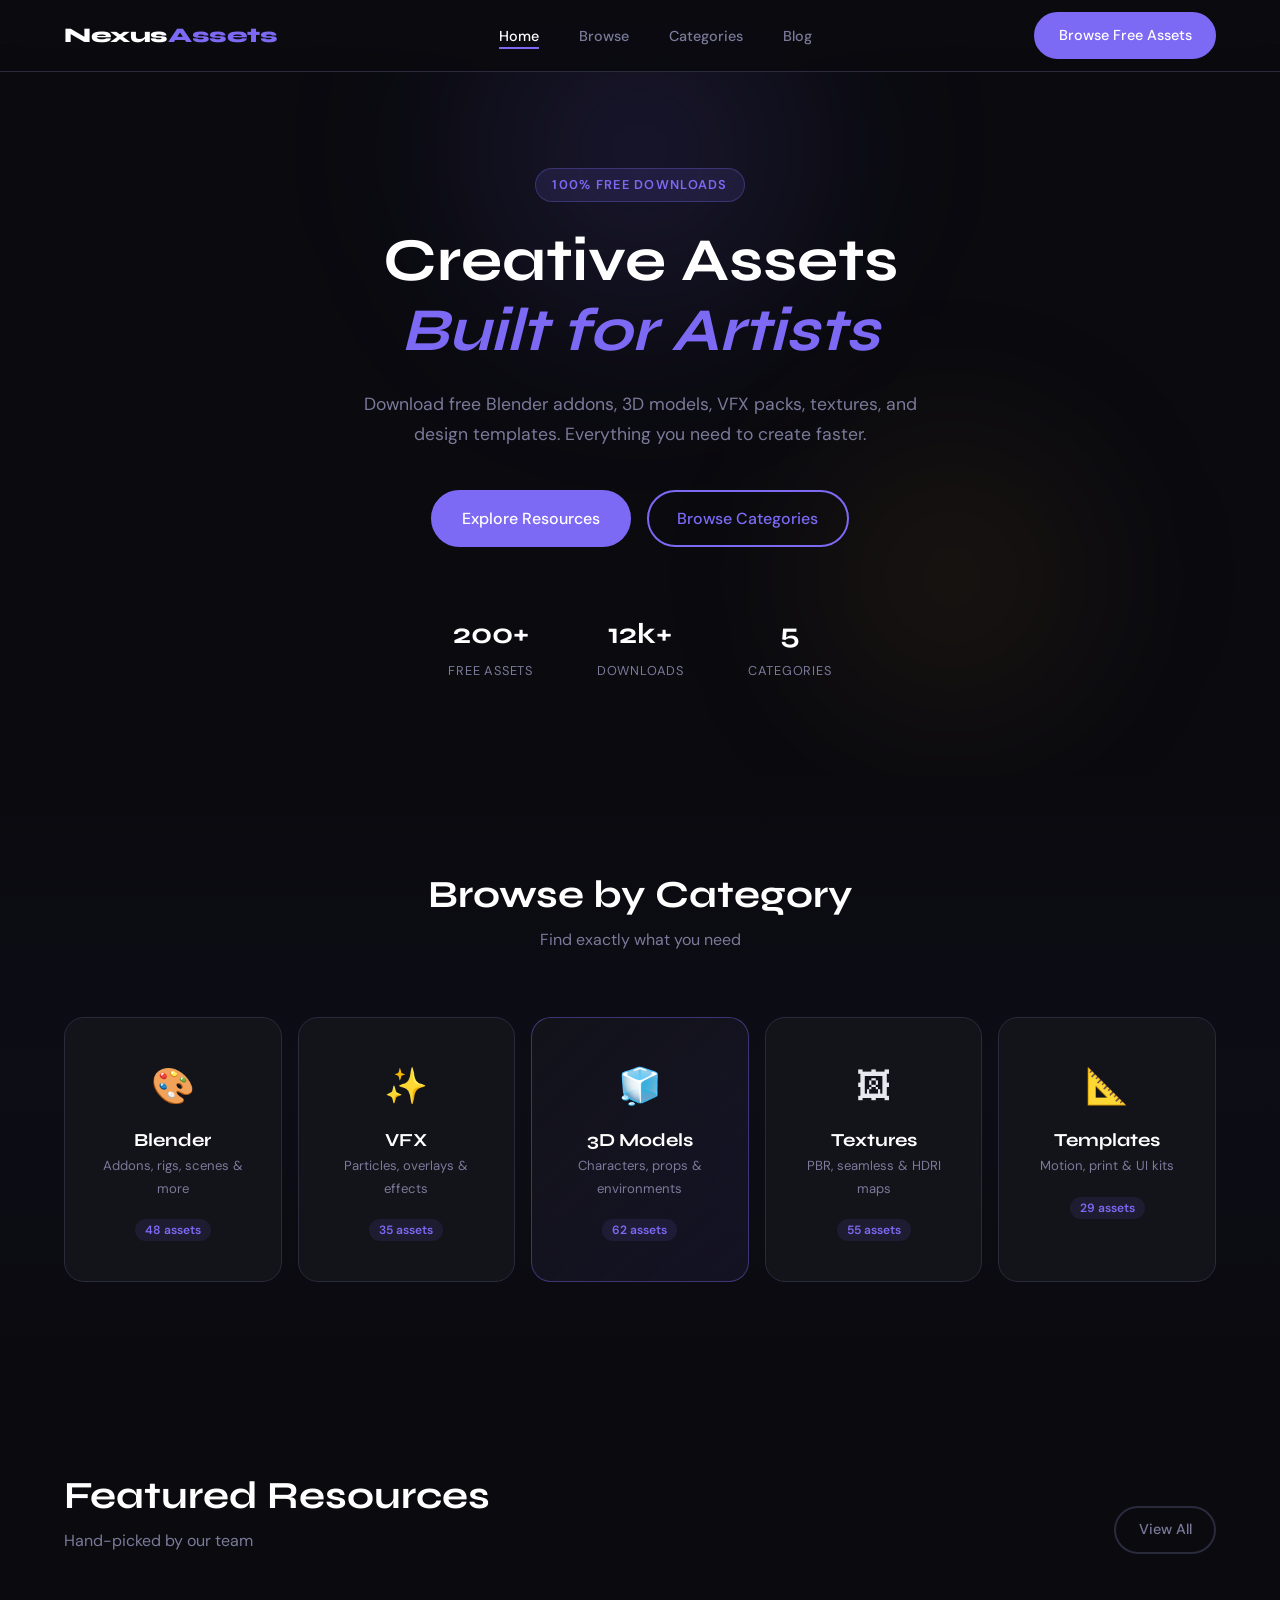
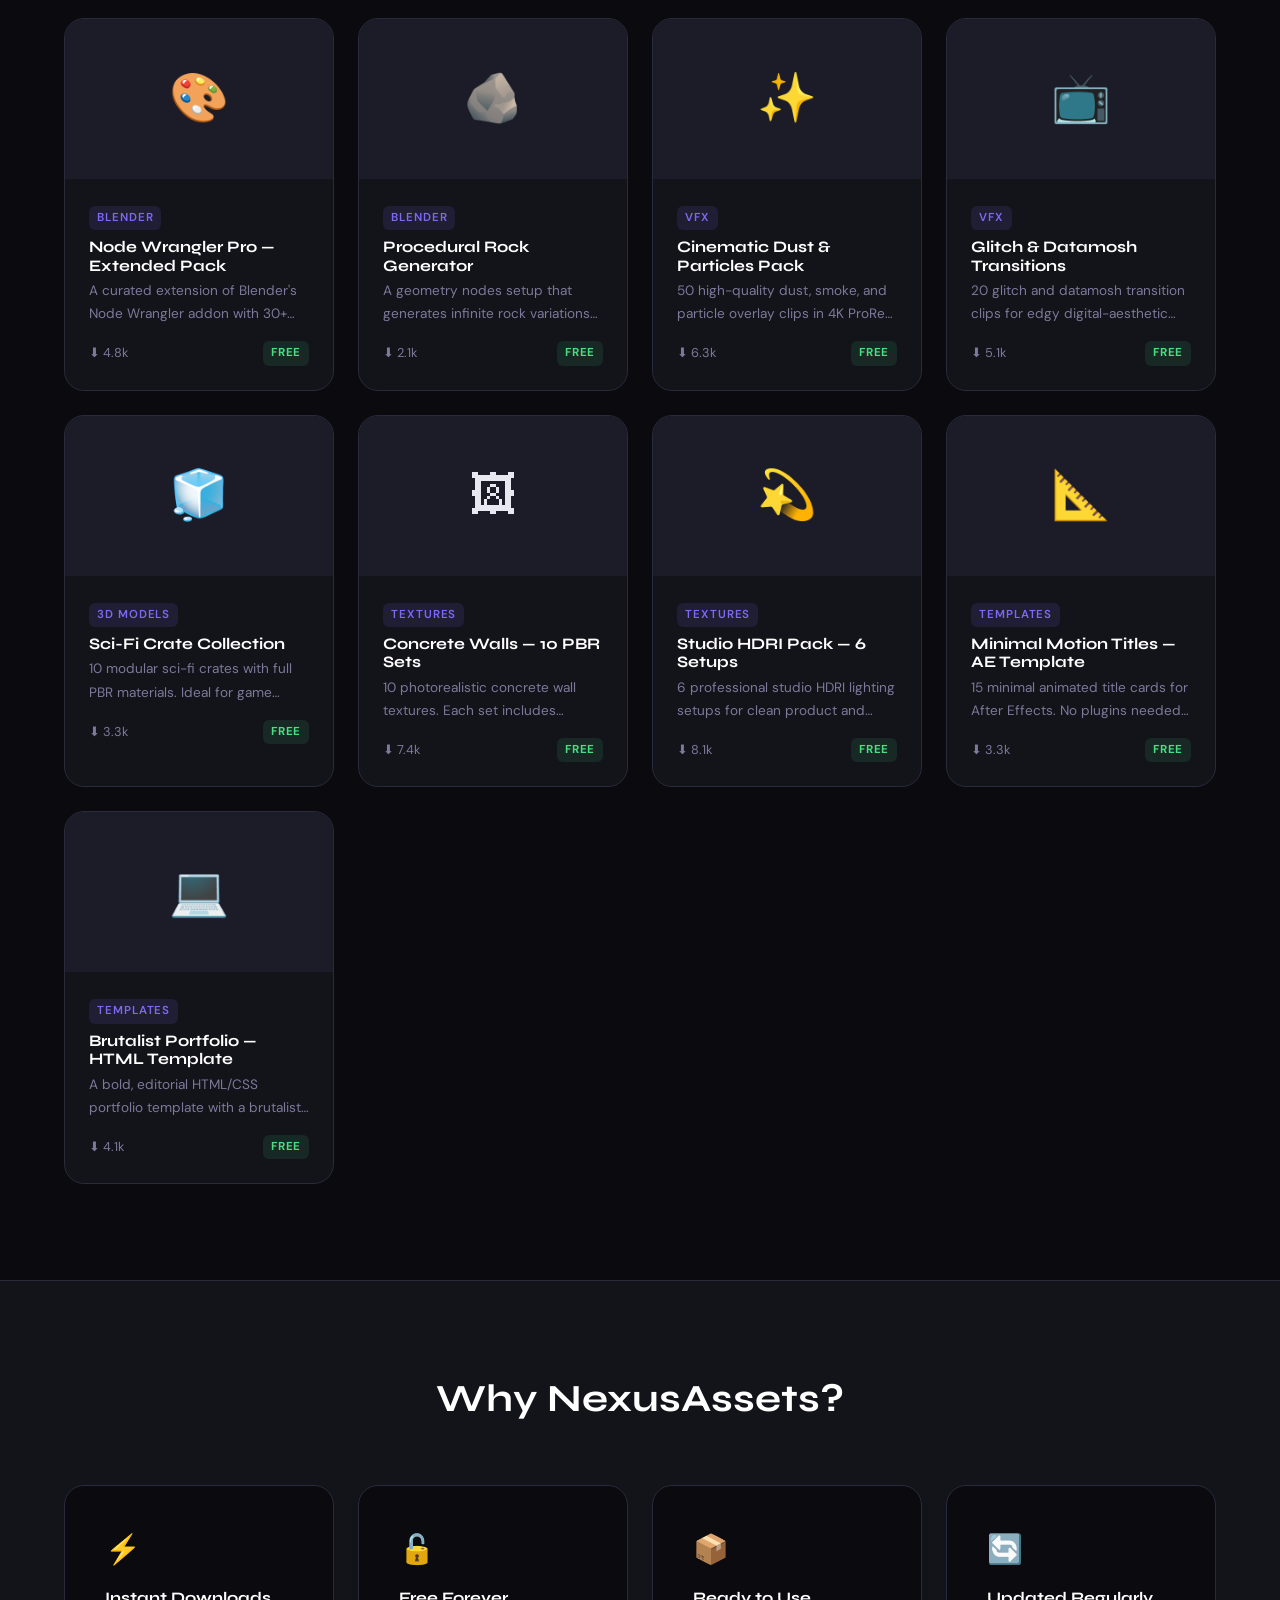
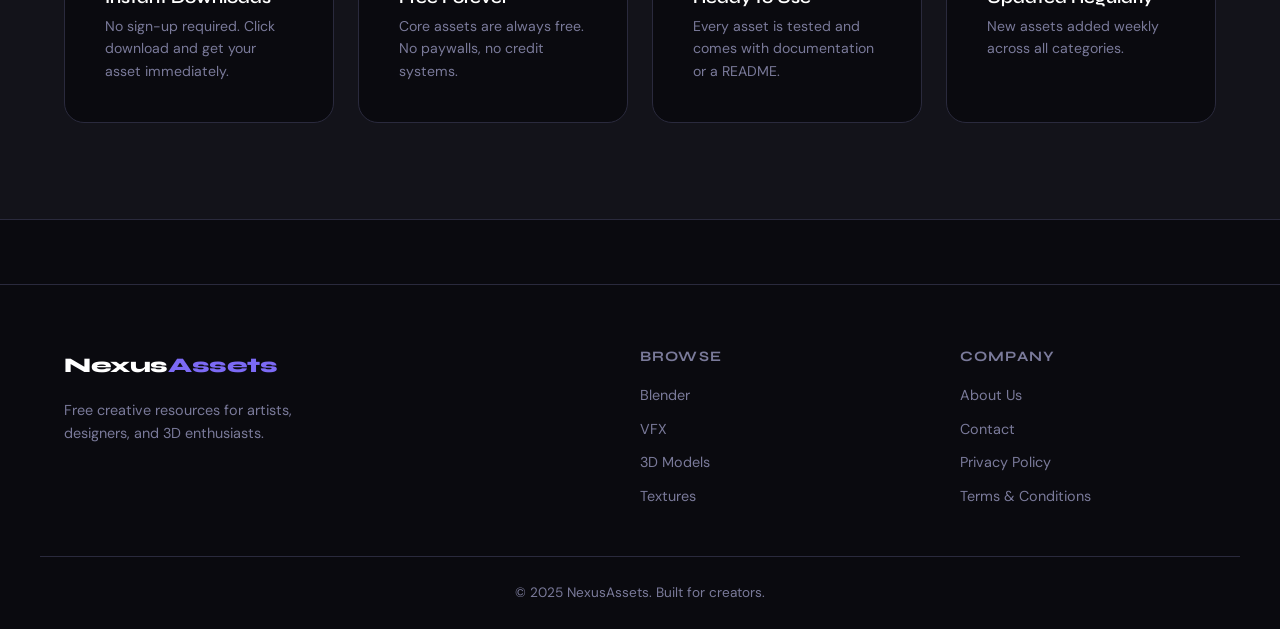
==== index.html @ cb4c19e9 "Initial NexusAssets website" ====
<!DOCTYPE html>
<html lang="en">
<head>
  <meta charset="UTF-8" />
  <meta name="viewport" content="width=device-width, initial-scale=1.0" />
  <title>NexusAssets — Free Creative Resources</title>
  <link rel="preconnect" href="https://fonts.googleapis.com" />
  <link rel="preconnect" href="https://fonts.gstatic.com" crossorigin />
  <link href="https://fonts.googleapis.com/css2?family=Syne:wght@700;800&family=DM+Sans:ital,wght@0,300;0,400;0,500;1,300&display=swap" rel="stylesheet" />
  <link rel="stylesheet" href="css/global.css" />
  <link rel="stylesheet" href="css/home.css" />
</head>
<body>

  <!-- ── Navigation ───────────────────────────────────────────── -->
  <header class="site-header">
    <nav class="nav container">
      <a href="index.html" class="nav__logo">Nexus<span>Assets</span></a>
      <ul class="nav__links">
        <li><a href="index.html" class="nav__link active">Home</a></li>
        <li><a href="pages/resources.html" class="nav__link">Browse</a></li>
        <li><a href="#categories" class="nav__link">Categories</a></li>
        <li><a href="#" class="nav__link">Blog</a></li>
      </ul>
      <a href="pages/resources.html" class="btn btn--primary">Browse Free Assets</a>
      <button class="nav__hamburger" id="hamburger" aria-label="Open menu">
        <span></span><span></span><span></span>
      </button>
    </nav>
  </header>

  <div class="mobile-nav" id="mobileNav">
    <ul>
      <li><a href="index.html">Home</a></li>
      <li><a href="pages/resources.html">Browse</a></li>
      <li><a href="#categories">Categories</a></li>
      <li><a href="#">Blog</a></li>
    </ul>
  </div>

  <main>

    <!-- ── Hero ─────────────────────────────────────────────────── -->
    <section class="hero">
      <div class="container hero__inner">
        <span class="hero__badge">100% Free Downloads</span>
        <h1 class="hero__title">Creative Assets<br /><em>Built for Artists</em></h1>
        <p class="hero__sub">
          Download free Blender addons, 3D models, VFX packs, textures,
          and design templates. Everything you need to create faster.
        </p>
        <div class="hero__actions">
          <a href="pages/resources.html" class="btn btn--primary btn--lg">Explore Resources</a>
          <a href="#categories" class="btn btn--ghost btn--lg">Browse Categories</a>
        </div>
        <div class="hero__stats">
          <div class="hero__stat"><strong>200+</strong><span>Free Assets</span></div>
          <div class="hero__stat"><strong>12k+</strong><span>Downloads</span></div>
          <div class="hero__stat"><strong>5</strong><span>Categories</span></div>
        </div>
      </div>
      <div class="hero__glow hero__glow--1" aria-hidden="true"></div>
      <div class="hero__glow hero__glow--2" aria-hidden="true"></div>
    </section>

    <!-- ── Categories ───────────────────────────────────────────── -->
    <section class="categories section" id="categories">
      <div class="container">
        <div class="section-header">
          <h2 class="section-title">Browse by Category</h2>
          <p class="section-sub">Find exactly what you need</p>
        </div>
        <div class="category-grid">
          <a href="pages/resources.html?category=blender" class="category-card">
            <div class="category-card__icon">🎨</div>
            <h3 class="category-card__name">Blender</h3>
            <p class="category-card__desc">Addons, rigs, scenes & more</p>
            <span class="category-card__count">48 assets</span>
          </a>
          <a href="pages/resources.html?category=vfx" class="category-card">
            <div class="category-card__icon">✨</div>
            <h3 class="category-card__name">VFX</h3>
            <p class="category-card__desc">Particles, overlays & effects</p>
            <span class="category-card__count">35 assets</span>
          </a>
          <a href="pages/resources.html?category=models" class="category-card category-card--featured">
            <div class="category-card__icon">🧊</div>
            <h3 class="category-card__name">3D Models</h3>
            <p class="category-card__desc">Characters, props & environments</p>
            <span class="category-card__count">62 assets</span>
          </a>
          <a href="pages/resources.html?category=textures" class="category-card">
            <div class="category-card__icon">🖼</div>
            <h3 class="category-card__name">Textures</h3>
            <p class="category-card__desc">PBR, seamless & HDRI maps</p>
            <span class="category-card__count">55 assets</span>
          </a>
          <a href="pages/resources.html?category=templates" class="category-card">
            <div class="category-card__icon">📐</div>
            <h3 class="category-card__name">Templates</h3>
            <p class="category-card__desc">Motion, print & UI kits</p>
            <span class="category-card__count">29 assets</span>
          </a>
        </div>
      </div>
    </section>

    <!-- ── Featured resources ────────────────────────────────────── -->
    <section class="featured section">
      <div class="container">
        <div class="section-header section-header--flex">
          <div>
            <h2 class="section-title">Featured Resources</h2>
            <p class="section-sub">Hand-picked by our team</p>
          </div>
          <a href="pages/resources.html" class="btn btn--outline">View All</a>
        </div>
        <!-- Cards injected here by main.js → renderResourceCards() -->
        <div class="resource-grid" id="featuredGrid"></div>
      </div>
    </section>

    <!-- ── Why us ────────────────────────────────────────────────── -->
    <section class="features section">
      <div class="container">
        <div class="section-header">
          <h2 class="section-title">Why NexusAssets?</h2>
        </div>
        <div class="features-grid">
          <div class="feature-card">
            <div class="feature-card__icon">⚡</div>
            <h3>Instant Downloads</h3>
            <p>No sign-up required. Click download and get your asset immediately.</p>
          </div>
          <div class="feature-card">
            <div class="feature-card__icon">🔓</div>
            <h3>Free Forever</h3>
            <p>Core assets are always free. No paywalls, no credit systems.</p>
          </div>
          <div class="feature-card">
            <div class="feature-card__icon">📦</div>
            <h3>Ready to Use</h3>
            <p>Every asset is tested and comes with documentation or a README.</p>
          </div>
          <div class="feature-card">
            <div class="feature-card__icon">🔄</div>
            <h3>Updated Regularly</h3>
            <p>New assets added weekly across all categories.</p>
          </div>
        </div>
      </div>
    </section>

  </main>

  <!-- ── Footer ───────────────────────────────────────────────────── -->
  <footer class="site-footer">
    <div class="container footer__inner">
      <div class="footer__brand">
        <a href="index.html" class="nav__logo">Nexus<span>Assets</span></a>
        <p>Free creative resources for artists, designers, and 3D enthusiasts.</p>
      </div>
      <div class="footer__links">
        <h4>Browse</h4>
        <ul>
          <li><a href="pages/resources.html?category=blender">Blender</a></li>
          <li><a href="pages/resources.html?category=vfx">VFX</a></li>
          <li><a href="pages/resources.html?category=models">3D Models</a></li>
          <li><a href="pages/resources.html?category=textures">Textures</a></li>
        </ul>
      </div>
      <div class="footer__links">
        <h4>Company</h4>
        <ul>
          <li><a href="pages/about.html">About Us</a></li>
          <li><a href="pages/contact.html">Contact</a></li>
          <li><a href="pages/privacy.html">Privacy Policy</a></li>
          <li><a href="pages/terms.html">Terms &amp; Conditions</a></li>
        </ul>
      </div>
    </div>
    <div class="footer__bottom container">
      <p>© 2025 NexusAssets. Built for creators.</p>
    </div>
  </footer>

  <script src="js/data.js"></script>
  <script src="js/main.js"></script>
</body>
</html>
---- css/global.css ----
/* ================================================================
   global.css — Shared styles for ALL pages (Phase 2 Upgrade)
   ================================================================
   WHAT'S NEW VS PHASE 1:
   - Resource card updated for real image thumbnails (Feature 1)
   - Toast notification styles added (Feature 5)
   ================================================================

   TABLE OF CONTENTS:
   1.  CSS Custom Properties (Variables)
   2.  CSS Reset & Base
   3.  Typography
   4.  Layout Utilities
   5.  Buttons
   6.  Navigation
   7.  Mobile Nav Drawer
   8.  Footer
   9.  Resource Card  ← updated for images
   10. Toast System   ← NEW in Phase 2
   11. Responsive
================================================================ */


/* ================================================================
   1. CSS CUSTOM PROPERTIES
================================================================ */
:root {
  --color-bg:         #0a0a0f;
  --color-surface:    #13131a;
  --color-surface-2:  #1c1c28;
  --color-border:     #2a2a3d;
  --color-accent:     #7c6af5;
  --color-accent-2:   #f5a623;
  --color-text:       #e8e8f0;
  --color-text-muted: #7a7a9a;
  --color-white:      #ffffff;
  --color-success:    #4ade80;
  --color-error:      #f87171;

  --font-display: 'Syne', sans-serif;
  --font-body:    'DM Sans', sans-serif;

  --space-xs:  0.25rem;
  --space-sm:  0.5rem;
  --space-md:  1rem;
  --space-lg:  1.5rem;
  --space-xl:  2.5rem;
  --space-2xl: 4rem;
  --space-3xl: 6rem;

  --radius-sm:   6px;
  --radius-md:   12px;
  --radius-lg:   20px;
  --radius-full: 9999px;

  --shadow-card:  0 4px 24px rgba(0,0,0,0.4);
  --shadow-hover: 0 8px 40px rgba(124,106,245,0.2);

  --transition:      0.2s ease;
  --transition-slow: 0.4s ease;

  --container-max: 1200px;
  --nav-height:    72px;
}


/* ================================================================
   2. CSS RESET & BASE
================================================================ */
*, *::before, *::after {
  box-sizing: border-box;
  margin: 0;
  padding: 0;
}

html { scroll-behavior: smooth; }

body {
  background-color: var(--color-bg);
  color: var(--color-text);
  font-family: var(--font-body);
  font-size: 1rem;
  line-height: 1.6;
  -webkit-font-smoothing: antialiased;
}

ul, ol { list-style: none; }

img {
  max-width: 100%;
  display: block;
}

a {
  text-decoration: none;
  color: inherit;
}


/* ================================================================
   3. TYPOGRAPHY
================================================================ */
h1, h2, h3, h4 {
  font-family: var(--font-display);
  line-height: 1.15;
  color: var(--color-white);
}

h1 { font-size: clamp(2.2rem, 5vw, 3.8rem); }
h2 { font-size: clamp(1.6rem, 3vw, 2.4rem); }
h3 { font-size: 1.15rem; }
h4 { font-size: 0.9rem; letter-spacing: 0.08em; text-transform: uppercase; }

p {
  color: var(--color-text-muted);
  line-height: 1.7;
}

em {
  font-style: italic;
  color: var(--color-accent);
}


/* ================================================================
   4. LAYOUT UTILITIES
================================================================ */
.container {
  width: 100%;
  max-width: var(--container-max);
  margin-left: auto;
  margin-right: auto;
  padding-left: var(--space-lg);
  padding-right: var(--space-lg);
}

.section {
  padding-top: var(--space-3xl);
  padding-bottom: var(--space-3xl);
}

.section-header {
  text-align: center;
  margin-bottom: var(--space-2xl);
}

.section-header--flex {
  display: flex;
  justify-content: space-between;
  align-items: flex-end;
  text-align: left;
}

.section-title { margin-bottom: var(--space-sm); }

.section-sub {
  font-size: 1rem;
  color: var(--color-text-muted);
}


/* ================================================================
   5. BUTTONS
================================================================ */
.btn {
  display: inline-flex;
  align-items: center;
  gap: var(--space-sm);
  padding: 0.65rem 1.4rem;
  border-radius: var(--radius-full);
  font-family: var(--font-body);
  font-size: 0.9rem;
  font-weight: 500;
  cursor: pointer;
  border: 2px solid transparent;
  transition: all var(--transition);
  white-space: nowrap;
}

.btn--primary {
  background: var(--color-accent);
  color: var(--color-white);
  border-color: var(--color-accent);
}
.btn--primary:hover {
  background: #6b5ae3;
  border-color: #6b5ae3;
  transform: translateY(-2px);
  box-shadow: 0 8px 24px rgba(124,106,245,0.4);
}

.btn--ghost {
  background: transparent;
  color: var(--color-accent);
  border-color: var(--color-accent);
}
.btn--ghost:hover {
  background: rgba(124,106,245,0.1);
  transform: translateY(-2px);
}

.btn--outline {
  background: transparent;
  color: var(--color-text-muted);
  border-color: var(--color-border);
}
.btn--outline:hover {
  color: var(--color-text);
  border-color: var(--color-text-muted);
}

.btn--download {
  background: var(--color-accent-2);
  color: #1a1000;
  border-color: var(--color-accent-2);
  font-weight: 600;
}
.btn--download:hover {
  background: #e09510;
  border-color: #e09510;
  transform: translateY(-2px);
  box-shadow: 0 8px 24px rgba(245,166,35,0.35);
}

.btn--lg  { padding: 0.85rem 1.8rem; font-size: 1rem; }
.btn--sm  { padding: 0.45rem 1rem;   font-size: 0.8rem; }
.btn--full { width: 100%; justify-content: center; }


/* ================================================================
   6. NAVIGATION
================================================================ */
.site-header {
  position: fixed;
  top: 0; left: 0; right: 0;
  z-index: 100;
  height: var(--nav-height);
  background: rgba(10, 10, 15, 0.85);
  backdrop-filter: blur(16px);
  -webkit-backdrop-filter: blur(16px);
  border-bottom: 1px solid var(--color-border);
}

.nav {
  display: flex;
  align-items: center;
  justify-content: space-between;
  height: 100%;
}

.nav__logo {
  font-family: var(--font-display);
  font-size: 1.3rem;
  font-weight: 800;
  color: var(--color-white);
  letter-spacing: -0.02em;
}
.nav__logo span { color: var(--color-accent); }

.nav__links {
  display: flex;
  gap: var(--space-xl);
}

.nav__link {
  font-size: 0.9rem;
  color: var(--color-text-muted);
  font-weight: 500;
  transition: color var(--transition);
  position: relative;
}

.nav__link:hover,
.nav__link.active { color: var(--color-white); }

.nav__link::after {
  content: '';
  position: absolute;
  bottom: -4px; left: 0;
  width: 0; height: 2px;
  background: var(--color-accent);
  transition: width var(--transition);
}
.nav__link:hover::after,
.nav__link.active::after { width: 100%; }

.nav__hamburger {
  display: none;
  flex-direction: column;
  gap: 5px;
  background: none;
  border: none;
  cursor: pointer;
  padding: var(--space-sm);
}
.nav__hamburger span {
  display: block;
  width: 22px; height: 2px;
  background: var(--color-text);
  transition: all var(--transition);
}


/* ================================================================
   7. MOBILE NAV DRAWER
================================================================ */
.mobile-nav {
  position: fixed;
  top: var(--nav-height);
  left: 0; right: 0;
  background: var(--color-surface);
  border-bottom: 1px solid var(--color-border);
  padding: var(--space-lg);
  z-index: 99;
  transform: translateY(-110%);
  transition: transform var(--transition-slow);
}
.mobile-nav.is-open { transform: translateY(0); }

.mobile-nav a {
  display: block;
  padding: var(--space-md) 0;
  font-size: 1.1rem;
  color: var(--color-text);
  border-bottom: 1px solid var(--color-border);
  transition: color var(--transition);
}
.mobile-nav a:last-child { border-bottom: none; }
.mobile-nav a:hover { color: var(--color-accent); }


/* ================================================================
   8. FOOTER
================================================================ */
.site-footer {
  border-top: 1px solid var(--color-border);
  margin-top: var(--space-2xl);
  padding-top: var(--space-2xl);
  padding-bottom: var(--space-lg);
}

.footer__inner {
  display: grid;
  grid-template-columns: 2fr 1fr 1fr;
  gap: var(--space-2xl);
  margin-bottom: var(--space-xl);
}

.footer__brand p {
  margin-top: var(--space-md);
  font-size: 0.9rem;
  max-width: 280px;
  line-height: 1.6;
}

.footer__links h4 {
  color: var(--color-text-muted);
  margin-bottom: var(--space-md);
}
.footer__links li { margin-bottom: var(--space-sm); }
.footer__links a {
  font-size: 0.9rem;
  color: var(--color-text-muted);
  transition: color var(--transition);
}
.footer__links a:hover { color: var(--color-accent); }

.footer__bottom {
  padding-top: var(--space-lg);
  border-top: 1px solid var(--color-border);
}
.footer__bottom p { font-size: 0.85rem; text-align: center; }


/* ================================================================
   9. RESOURCE CARD  (UPDATED — Feature 1: Real Images)
   ================================================================
   WHAT CHANGED:
   Phase 1 had a single .resource-card__thumb div showing an emoji.
   Phase 2 has a .resource-card__thumb-wrap that holds BOTH:
     - <img>  the real photo
     - <div>  the emoji fallback (hidden by default)
   JavaScript swaps between them if the image fails to load.
================================================================ */
.resource-grid {
  display: grid;
  grid-template-columns: repeat(auto-fill, minmax(260px, 1fr));
  gap: var(--space-lg);
}

.resource-card {
  background: var(--color-surface);
  border: 1px solid var(--color-border);
  border-radius: var(--radius-lg);
  overflow: hidden;
  transition: transform var(--transition), box-shadow var(--transition), border-color var(--transition);
  cursor: pointer;
}

.resource-card:hover {
  transform: translateY(-4px);
  box-shadow: var(--shadow-hover);
  border-color: var(--color-accent);
}

/* Wrapper holds both the real image and the emoji fallback */
.resource-card__thumb-wrap {
  position: relative;
  width: 100%;
  height: 160px;
  overflow: hidden;
  background: var(--color-surface-2);
}

/* Real photo — fills the thumb area, cropped with object-fit */
.resource-card__thumb-img {
  width: 100%;
  height: 100%;
  object-fit: cover;           /* Crops to fill without stretching */
  object-position: center;
  transition: transform 0.4s ease;
}

/* Zoom image slightly on card hover — a premium detail */
.resource-card:hover .resource-card__thumb-img {
  transform: scale(1.05);
}

/* Emoji fallback — centered in the thumb area */
.resource-card__thumb-emoji {
  width: 100%;
  height: 100%;
  display: flex;               /* JS shows this by setting display:flex */
  align-items: center;
  justify-content: center;
  font-size: 3rem;
}

.resource-card__body { padding: var(--space-lg); }

.resource-card__tag {
  display: inline-block;
  font-size: 0.72rem;
  font-weight: 600;
  text-transform: uppercase;
  letter-spacing: 0.08em;
  color: var(--color-accent);
  background: rgba(124,106,245,0.12);
  border-radius: var(--radius-sm);
  padding: 3px 8px;
  margin-bottom: var(--space-sm);
}

.resource-card__title {
  font-size: 1rem;
  font-weight: 700;
  color: var(--color-white);
  margin-bottom: var(--space-xs);
  display: -webkit-box;
  -webkit-line-clamp: 2;
  -webkit-box-orient: vertical;
  overflow: hidden;
}

.resource-card__desc {
  font-size: 0.85rem;
  color: var(--color-text-muted);
  margin-bottom: var(--space-md);
  display: -webkit-box;
  -webkit-line-clamp: 2;
  -webkit-box-orient: vertical;
  overflow: hidden;
}

.resource-card__footer {
  display: flex;
  align-items: center;
  justify-content: space-between;
}

.resource-card__meta {
  font-size: 0.8rem;
  color: var(--color-text-muted);
}

.badge--free {
  font-size: 0.72rem;
  font-weight: 700;
  text-transform: uppercase;
  letter-spacing: 0.06em;
  color: var(--color-success);
  background: rgba(74,222,128,0.1);
  border-radius: var(--radius-sm);
  padding: 3px 8px;
}


/* ================================================================
   10. TOAST NOTIFICATION SYSTEM  (NEW — Feature 5)
   ================================================================
   HOW THE ANIMATION WORKS:
   - Default state: opacity 0, moved 20px down (translateY(20px))
   - .toast--visible: opacity 1, in normal position (translateY(0))
   - .toast--hiding: opacity 0 again (fades out)
   - The CSS transition handles the smooth movement between states

   The container is fixed to the bottom-right of the screen.
   Multiple toasts stack upward automatically because they're
   block elements in a flex column.
================================================================ */

/* Container: fixed in the bottom-right corner */
#toast-container {
  position: fixed;
  bottom: var(--space-xl);
  right: var(--space-xl);
  z-index: 9999;              /* Always on top of everything */
  display: flex;
  flex-direction: column;
  gap: var(--space-sm);
  pointer-events: none;       /* Don't block clicks on the page */
}

/* Individual toast */
.toast {
  display: flex;
  align-items: center;
  gap: var(--space-sm);
  padding: 0.85rem 1.2rem;
  border-radius: var(--radius-md);
  font-size: 0.9rem;
  font-weight: 500;
  color: var(--color-white);
  border: 1px solid transparent;
  box-shadow: 0 8px 32px rgba(0,0,0,0.4);
  pointer-events: auto;

  /* Start state: invisible and shifted down */
  opacity: 0;
  transform: translateY(20px);

  /* Smooth transition to visible state */
  transition: opacity 0.3s ease, transform 0.3s ease;
  max-width: 320px;
}

/* Slide in and become visible */
.toast--visible {
  opacity: 1;
  transform: translateY(0);
}

/* Fade out when hiding */
.toast--hiding {
  opacity: 0;
  transform: translateY(-10px);
}

/* Toast colour variants */
.toast--success {
  background: #0d2818;
  border-color: rgba(74,222,128,0.3);
}
.toast--success .toast__icon { color: var(--color-success); }

.toast--info {
  background: #0d1428;
  border-color: rgba(124,106,245,0.3);
}
.toast--info .toast__icon { color: var(--color-accent); }

.toast--error {
  background: #280d0d;
  border-color: rgba(248,113,113,0.3);
}
.toast--error .toast__icon { color: var(--color-error); }

.toast__icon {
  font-size: 1rem;
  font-weight: 700;
  flex-shrink: 0;            /* Never shrink the icon */
}

.toast__message {
  color: var(--color-text);
  line-height: 1.4;
}


/* ================================================================
   11. RESPONSIVE
================================================================ */
@media (max-width: 900px) {
  .nav__links         { display: none; }
  .site-header .btn   { display: none; }
  .nav__hamburger     { display: flex; }

  .footer__inner {
    grid-template-columns: 1fr 1fr;
  }
  .footer__brand { grid-column: 1 / -1; }

  /* Toasts go to bottom-center on mobile */
  #toast-container {
    right: 50%;
    transform: translateX(50%);
    bottom: var(--space-lg);
    width: calc(100% - var(--space-2xl));
    align-items: center;
  }
}

@media (max-width: 600px) {
  .section {
    padding-top: var(--space-2xl);
    padding-bottom: var(--space-2xl);
  }

  .section-header--flex {
    flex-direction: column;
    align-items: flex-start;
    gap: var(--space-md);
  }

  .footer__inner { grid-template-columns: 1fr; gap: var(--space-xl); }
}
---- css/home.css ----
/* ================================================================
   home.css — Homepage-only styles (Phase 2, no changes needed)
   ================================================================
   The homepage didn't need structural CSS changes for Phase 2.
   The featured grid cards automatically benefit from the updated
   .resource-card__thumb-wrap styles in global.css (Feature 1).
================================================================ */

/* ── Hero ──────────────────────────────────────────────────────── */
.hero {
  position: relative;
  overflow: hidden;
  padding-top: calc(var(--nav-height) + var(--space-3xl));
  padding-bottom: var(--space-3xl);
  text-align: center;
}

.hero__inner {
  position: relative;
  z-index: 2;
}

.hero__badge {
  display: inline-block;
  font-size: 0.8rem;
  font-weight: 600;
  text-transform: uppercase;
  letter-spacing: 0.1em;
  color: var(--color-accent);
  background: rgba(124,106,245,0.12);
  border: 1px solid rgba(124,106,245,0.3);
  border-radius: var(--radius-full);
  padding: 6px 16px;
  margin-bottom: var(--space-lg);
  animation: fadeUp 0.6s ease both;
}

.hero__title {
  margin-bottom: var(--space-lg);
  animation: fadeUp 0.6s 0.1s ease both;
}

.hero__sub {
  font-size: 1.1rem;
  max-width: 560px;
  margin: 0 auto var(--space-xl);
  line-height: 1.7;
  animation: fadeUp 0.6s 0.2s ease both;
}

.hero__actions {
  display: flex;
  gap: var(--space-md);
  justify-content: center;
  flex-wrap: wrap;
  margin-bottom: var(--space-2xl);
  animation: fadeUp 0.6s 0.3s ease both;
}

.hero__stats {
  display: flex;
  justify-content: center;
  gap: var(--space-2xl);
  animation: fadeUp 0.6s 0.4s ease both;
}

.hero__stat {
  display: flex;
  flex-direction: column;
  align-items: center;
  gap: 4px;
}

.hero__stat strong {
  font-family: var(--font-display);
  font-size: 1.8rem;
  color: var(--color-white);
}

.hero__stat span {
  font-size: 0.8rem;
  color: var(--color-text-muted);
  text-transform: uppercase;
  letter-spacing: 0.06em;
}

.hero__glow {
  position: absolute;
  border-radius: 50%;
  filter: blur(80px);
  pointer-events: none;
  z-index: 1;
}

.hero__glow--1 {
  width: 500px; height: 500px;
  background: radial-gradient(circle, rgba(124,106,245,0.18), transparent 70%);
  top: -100px; left: 50%;
  transform: translateX(-50%);
}

.hero__glow--2 {
  width: 400px; height: 400px;
  background: radial-gradient(circle, rgba(245,166,35,0.1), transparent 70%);
  bottom: 0; right: 10%;
}

/* ── Categories ─────────────────────────────────────────────────── */
.categories {
  background: linear-gradient(to bottom, transparent, rgba(124,106,245,0.03), transparent);
}

.category-grid {
  display: grid;
  grid-template-columns: repeat(auto-fit, minmax(180px, 1fr));
  gap: var(--space-md);
}

.category-card {
  background: var(--color-surface);
  border: 1px solid var(--color-border);
  border-radius: var(--radius-lg);
  padding: var(--space-xl) var(--space-lg);
  text-align: center;
  cursor: pointer;
  transition: all var(--transition);
  display: block;
}

.category-card:hover {
  transform: translateY(-4px);
  border-color: var(--color-accent);
  box-shadow: var(--shadow-hover);
}

.category-card--featured {
  border-color: rgba(124,106,245,0.4);
  background: linear-gradient(135deg, var(--color-surface), rgba(124,106,245,0.08));
}

.category-card__icon {
  font-size: 2.2rem;
  margin-bottom: var(--space-md);
  transition: transform var(--transition);
}
.category-card:hover .category-card__icon { transform: scale(1.15); }

.category-card__name {
  color: var(--color-white);
  margin-bottom: var(--space-xs);
}

.category-card__desc {
  font-size: 0.82rem;
  color: var(--color-text-muted);
  margin-bottom: var(--space-md);
}

.category-card__count {
  font-size: 0.75rem;
  color: var(--color-accent);
  font-weight: 600;
  background: rgba(124,106,245,0.1);
  padding: 3px 10px;
  border-radius: var(--radius-full);
}

/* ── Features section ───────────────────────────────────────────── */
.features {
  background: var(--color-surface);
  border-top: 1px solid var(--color-border);
  border-bottom: 1px solid var(--color-border);
}

.features-grid {
  display: grid;
  grid-template-columns: repeat(auto-fit, minmax(220px, 1fr));
  gap: var(--space-lg);
}

.feature-card {
  padding: var(--space-xl);
  border-radius: var(--radius-lg);
  border: 1px solid var(--color-border);
  background: var(--color-bg);
  transition: border-color var(--transition);
}
.feature-card:hover { border-color: var(--color-accent); }

.feature-card__icon {
  font-size: 1.8rem;
  margin-bottom: var(--space-md);
}

.feature-card h3 {
  font-size: 1rem;
  margin-bottom: var(--space-sm);
  color: var(--color-white);
}

.feature-card p { font-size: 0.88rem; line-height: 1.6; }

/* ── Animations ─────────────────────────────────────────────────── */
@keyframes fadeUp {
  from { opacity: 0; transform: translateY(20px); }
  to   { opacity: 1; transform: translateY(0); }
}

/* ── Responsive ─────────────────────────────────────────────────── */
@media (max-width: 600px) {
  .hero__stats { gap: var(--space-xl); }
  .hero__stat strong { font-size: 1.4rem; }
  .category-grid { grid-template-columns: repeat(2, 1fr); }
}
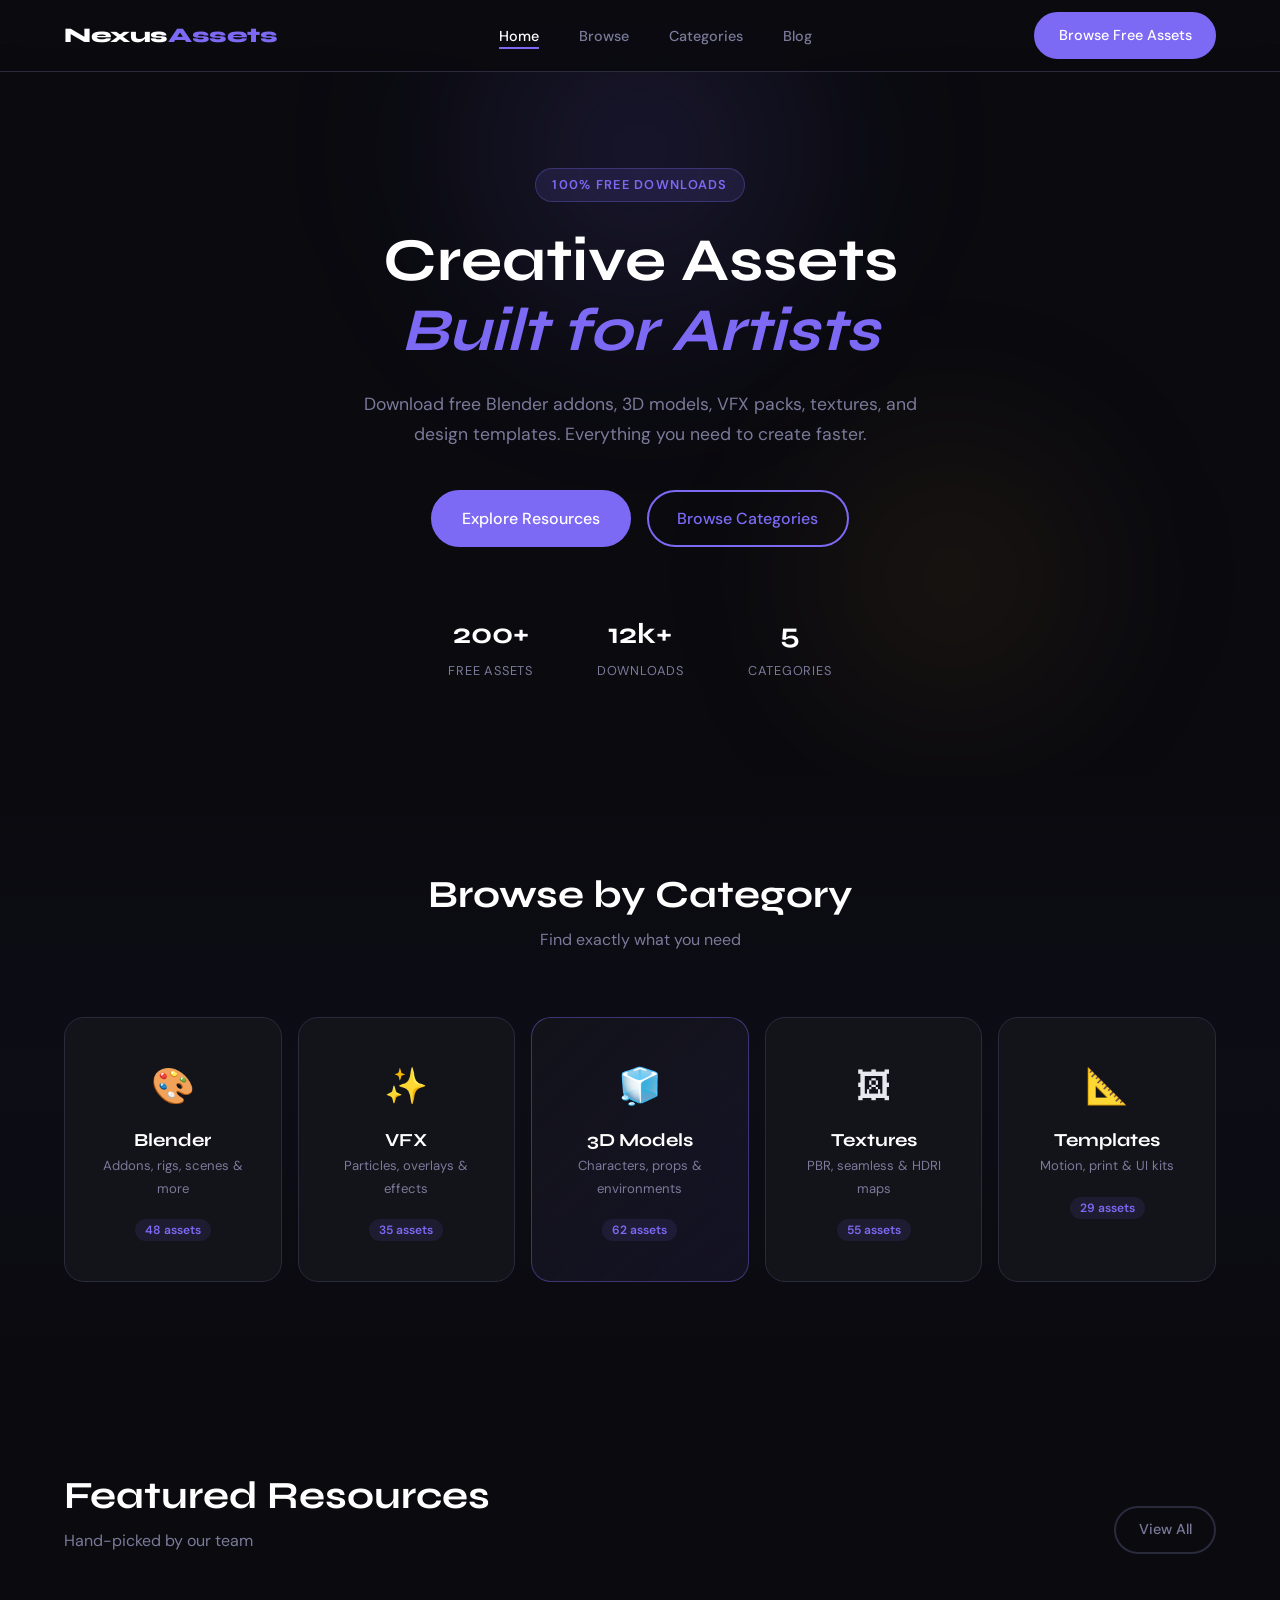
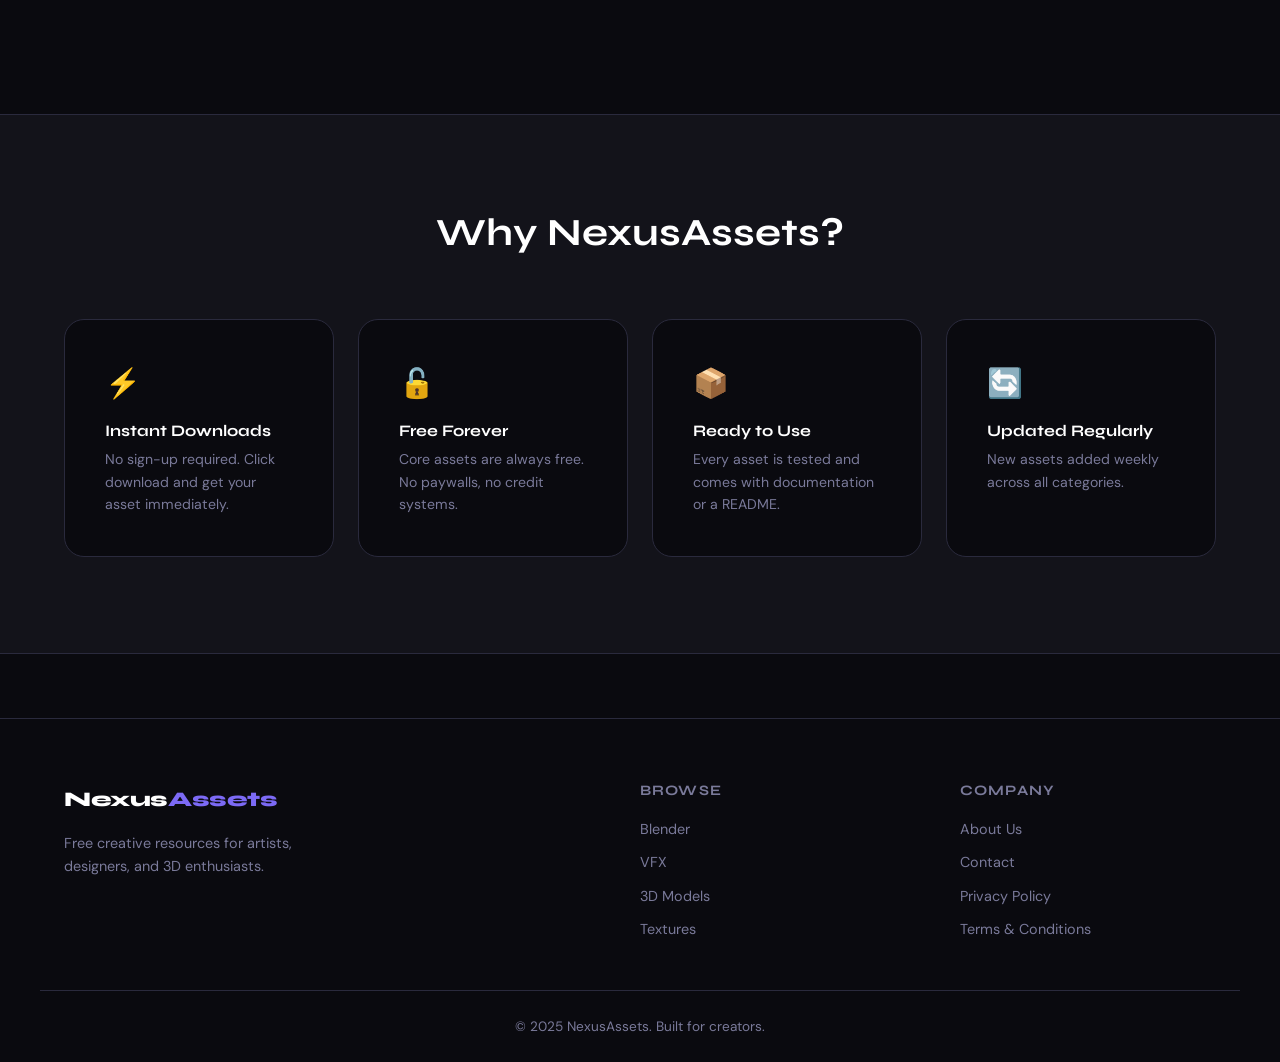
==== commit bde454f6: "Move public resources to Supabase and clean up project files" ====
--- a/index.html
+++ b/index.html
@@ -20,7 +20,7 @@
         <li><a href="index.html" class="nav__link active">Home</a></li>
         <li><a href="pages/resources.html" class="nav__link">Browse</a></li>
         <li><a href="#categories" class="nav__link">Categories</a></li>
-        <li><a href="#" class="nav__link">Blog</a></li>
+        <li><a href="pages/blog.html" class="nav__link">Blog</a></li>
       </ul>
       <a href="pages/resources.html" class="btn btn--primary">Browse Free Assets</a>
       <button class="nav__hamburger" id="hamburger" aria-label="Open menu">
@@ -34,7 +34,7 @@
       <li><a href="index.html">Home</a></li>
       <li><a href="pages/resources.html">Browse</a></li>
       <li><a href="#categories">Categories</a></li>
-      <li><a href="#">Blog</a></li>
+      <li><a href="pages/blog.html">Blog</a></li>
     </ul>
   </div>
 
@@ -183,7 +183,7 @@
       <p>© 2025 NexusAssets. Built for creators.</p>
     </div>
   </footer>
-
+  <script src="js/supabase-client.js"></script>
   <script src="js/data.js"></script>
   <script src="js/main.js"></script>
 </body>
--- a/css/global.css
+++ b/css/global.css
@@ -494,6 +494,18 @@
   padding: 3px 8px;
 }
 
+/* Premium badge — shown on cards where type = "premium" */
+.badge--premium {
+  font-size: 0.72rem;
+  font-weight: 700;
+  text-transform: uppercase;
+  letter-spacing: 0.06em;
+  color: var(--color-accent-2);
+  background: rgba(245,166,35,0.12);
+  border-radius: var(--radius-sm);
+  padding: 3px 8px;
+}
+
 
 /* ================================================================
    10. TOAST NOTIFICATION SYSTEM  (NEW — Feature 5)
